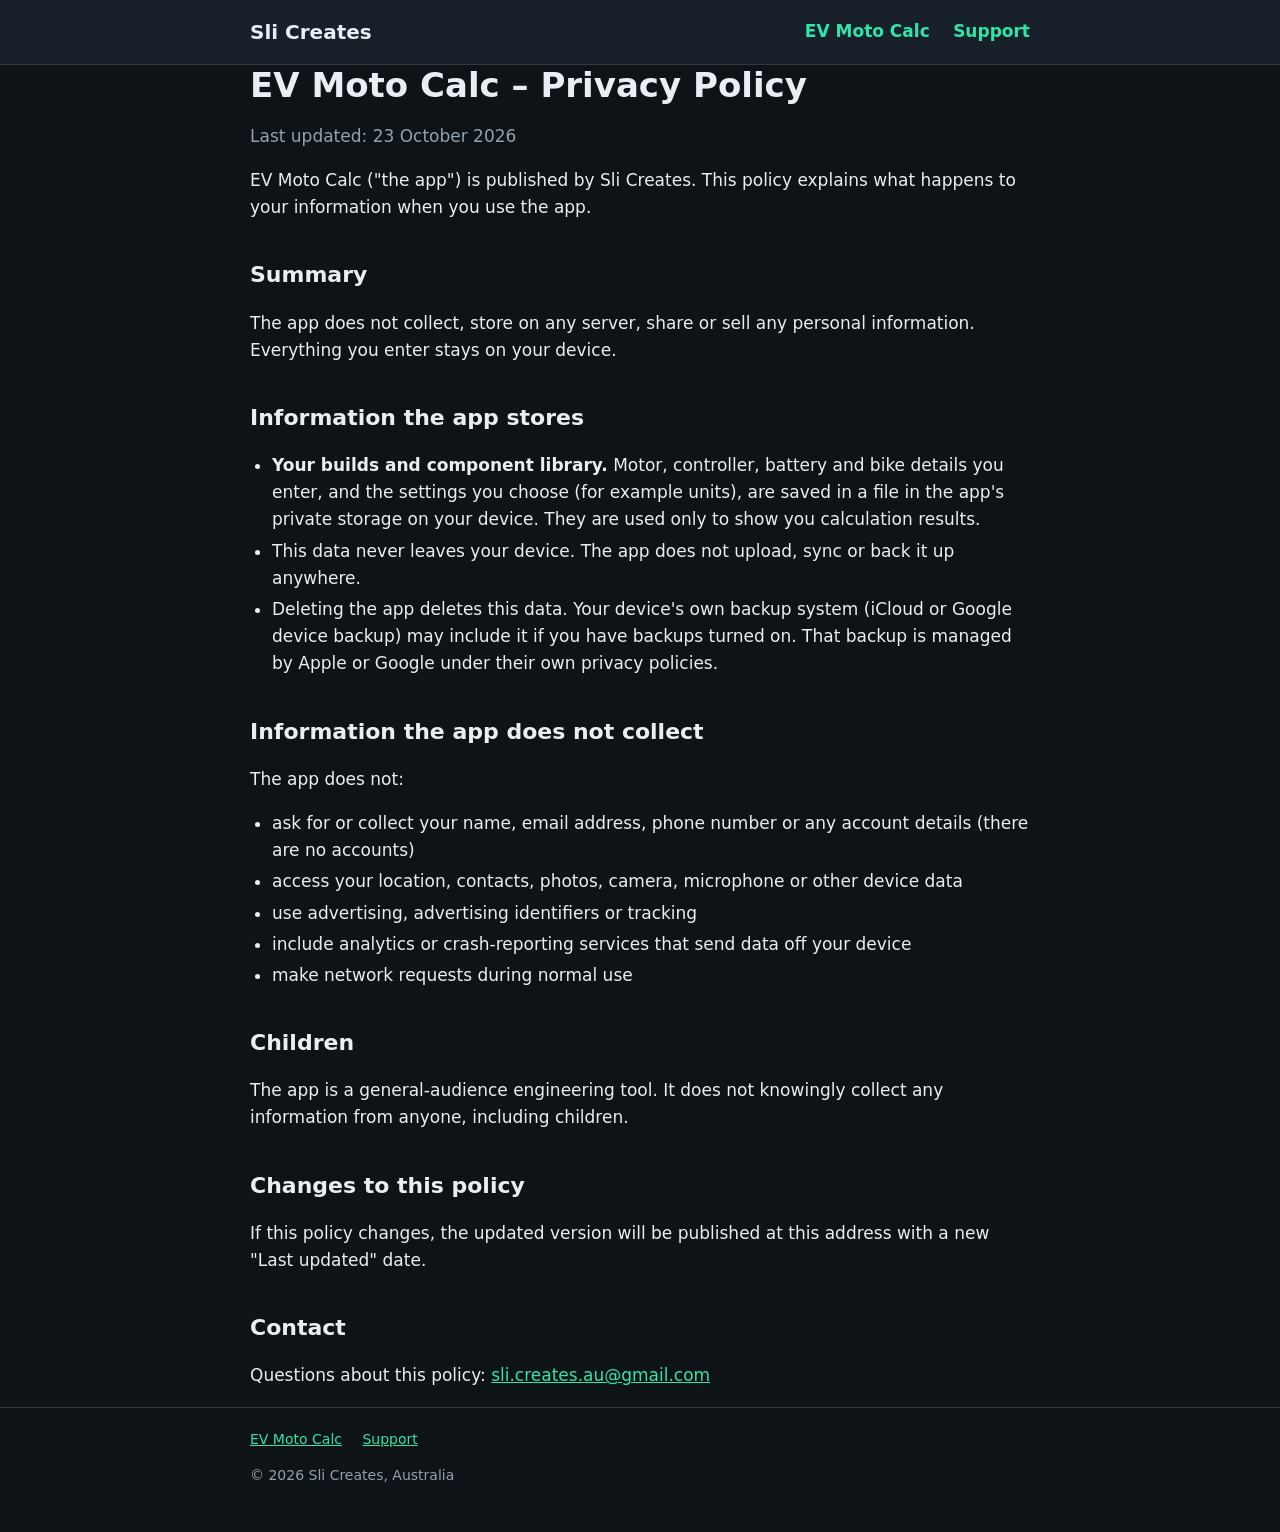
==== ev-moto-calc/privacy.html @ a4f42d57 "Add files via upload" ====
<!DOCTYPE html>
<html lang="en-AU">
<head>
  <meta charset="utf-8">
  <meta name="viewport" content="width=device-width, initial-scale=1">
  <title>EV Moto Calc Privacy Policy – Sli Creates</title>
  <meta name="description" content="Privacy policy for the EV Moto Calc app by Sli Creates.">
  <link rel="icon" type="image/png" href="../assets/icon-512.png">
  <link rel="stylesheet" href="../assets/style.css">
</head>
<body>
  <header class="site">
    <div class="wrap">
      <a class="brand" href="../">Sli Creates</a>
      <nav>
        <a href="./">EV Moto Calc</a>
        <a href="../support.html">Support</a>
      </nav>
    </div>
  </header>

  <main class="wrap">
    <h1>EV Moto Calc – Privacy Policy</h1>
    <p class="muted">Last updated: 23 October 2026</p>

    <p>EV Moto Calc ("the app") is published by Sli Creates. This policy explains what happens to your information when you use the app.</p>

    <h2>Summary</h2>
    <p>The app does not collect, store on any server, share or sell any personal information. Everything you enter stays on your device.</p>

    <h2>Information the app stores</h2>
    <ul>
      <li><strong>Your builds and component library.</strong> Motor, controller, battery and bike details you enter, and the settings you choose (for example units), are saved in a file in the app's private storage on your device. They are used only to show you calculation results.</li>
      <li>This data never leaves your device. The app does not upload, sync or back it up anywhere.</li>
      <li>Deleting the app deletes this data. Your device's own backup system (iCloud or Google device backup) may include it if you have backups turned on. That backup is managed by Apple or Google under their own privacy policies.</li>
    </ul>

    <h2>Information the app does not collect</h2>
    <p>The app does not:</p>
    <ul>
      <li>ask for or collect your name, email address, phone number or any account details (there are no accounts)</li>
      <li>access your location, contacts, photos, camera, microphone or other device data</li>
      <li>use advertising, advertising identifiers or tracking</li>
      <li>include analytics or crash-reporting services that send data off your device</li>
      <li>make network requests during normal use</li>
    </ul>

    <h2>Children</h2>
    <p>The app is a general-audience engineering tool. It does not knowingly collect any information from anyone, including children.</p>

    <h2>Changes to this policy</h2>
    <p>If this policy changes, the updated version will be published at this address with a new "Last updated" date.</p>

    <h2>Contact</h2>
    <p>Questions about this policy: <a href="mailto:sli.creates.au@gmail.com?subject=EV%20Moto%20Calc%20privacy">sli.creates.au@gmail.com</a></p>
  </main>

  <footer class="site">
    <div class="wrap">
      <a href="./">EV Moto Calc</a>
      <a href="../support.html">Support</a>
      <p>&copy; 2026 Sli Creates, Australia</p>
    </div>
  </footer>
</body>
</html>
---- assets/style.css ----
:root {
  --bg: #0e1318;
  --surface: #182029;
  --border: #2f3b48;
  --text: #e8eef3;
  --muted: #93a1ae;
  --accent: #2ee6a6;
  --accent-dark: #0e3b2e;
}

* { box-sizing: border-box; }

html, body {
  margin: 0;
  background: var(--bg);
  color: var(--text);
  font-family: system-ui, -apple-system, "Segoe UI", Roboto, Helvetica, Arial, sans-serif;
  line-height: 1.6;
  font-size: 17px;
}

a { color: var(--accent); }
a:hover { text-decoration: none; }

.wrap {
  max-width: 820px;
  margin: 0 auto;
  padding: 0 20px;
}

header.site {
  border-bottom: 1px solid var(--border);
  background: var(--surface);
}

header.site .wrap {
  display: flex;
  align-items: center;
  justify-content: space-between;
  min-height: 64px;
  gap: 16px;
  flex-wrap: wrap;
}

header.site .brand {
  color: var(--text);
  font-weight: 700;
  font-size: 20px;
  text-decoration: none;
}

header.site nav a {
  margin-left: 18px;
  font-weight: 600;
  text-decoration: none;
}

header.site nav a:first-child { margin-left: 0; }

main { padding: 36px 0 56px; }

h1 { font-size: 34px; line-height: 1.2; margin: 0 0 12px; }
h2 { font-size: 22px; margin: 36px 0 8px; }
h3 { font-size: 18px; margin: 24px 0 6px; }

.lead { color: var(--muted); font-size: 19px; margin-top: 0; }
.muted { color: var(--muted); }

.card {
  display: flex;
  gap: 20px;
  align-items: center;
  background: var(--surface);
  border: 1px solid var(--border);
  border-radius: 14px;
  padding: 18px;
  margin: 18px 0;
  color: var(--text);
  text-decoration: none;
}

.card:hover { border-color: var(--accent); }
.card img { width: 88px; height: 88px; border-radius: 20px; flex: none; }
.card h3 { margin: 0 0 4px; }
.card p { margin: 0; color: var(--muted); }

.app-hero {
  display: flex;
  gap: 24px;
  align-items: center;
  flex-wrap: wrap;
}

.app-hero img { width: 120px; height: 120px; border-radius: 26px; }

.badge {
  display: inline-block;
  background: var(--accent-dark);
  color: var(--accent);
  border-radius: 6px;
  padding: 2px 8px;
  font-size: 13px;
  font-weight: 600;
}

.shots {
  display: flex;
  gap: 14px;
  overflow-x: auto;
  padding-bottom: 8px;
}

.shots img {
  height: 420px;
  border-radius: 14px;
  border: 1px solid var(--border);
  flex: none;
}

ul { padding-left: 22px; }
li { margin: 4px 0; }

.notice {
  background: var(--surface);
  border-left: 4px solid var(--accent);
  border-radius: 8px;
  padding: 12px 16px;
  margin: 20px 0;
}

footer.site {
  border-top: 1px solid var(--border);
  color: var(--muted);
  font-size: 14px;
  padding: 20px 0 32px;
}

footer.site a { margin-right: 16px; }

@media (max-width: 560px) {
  h1 { font-size: 28px; }
  .shots img { height: 320px; }
  header.site nav a { margin-left: 12px; }
}
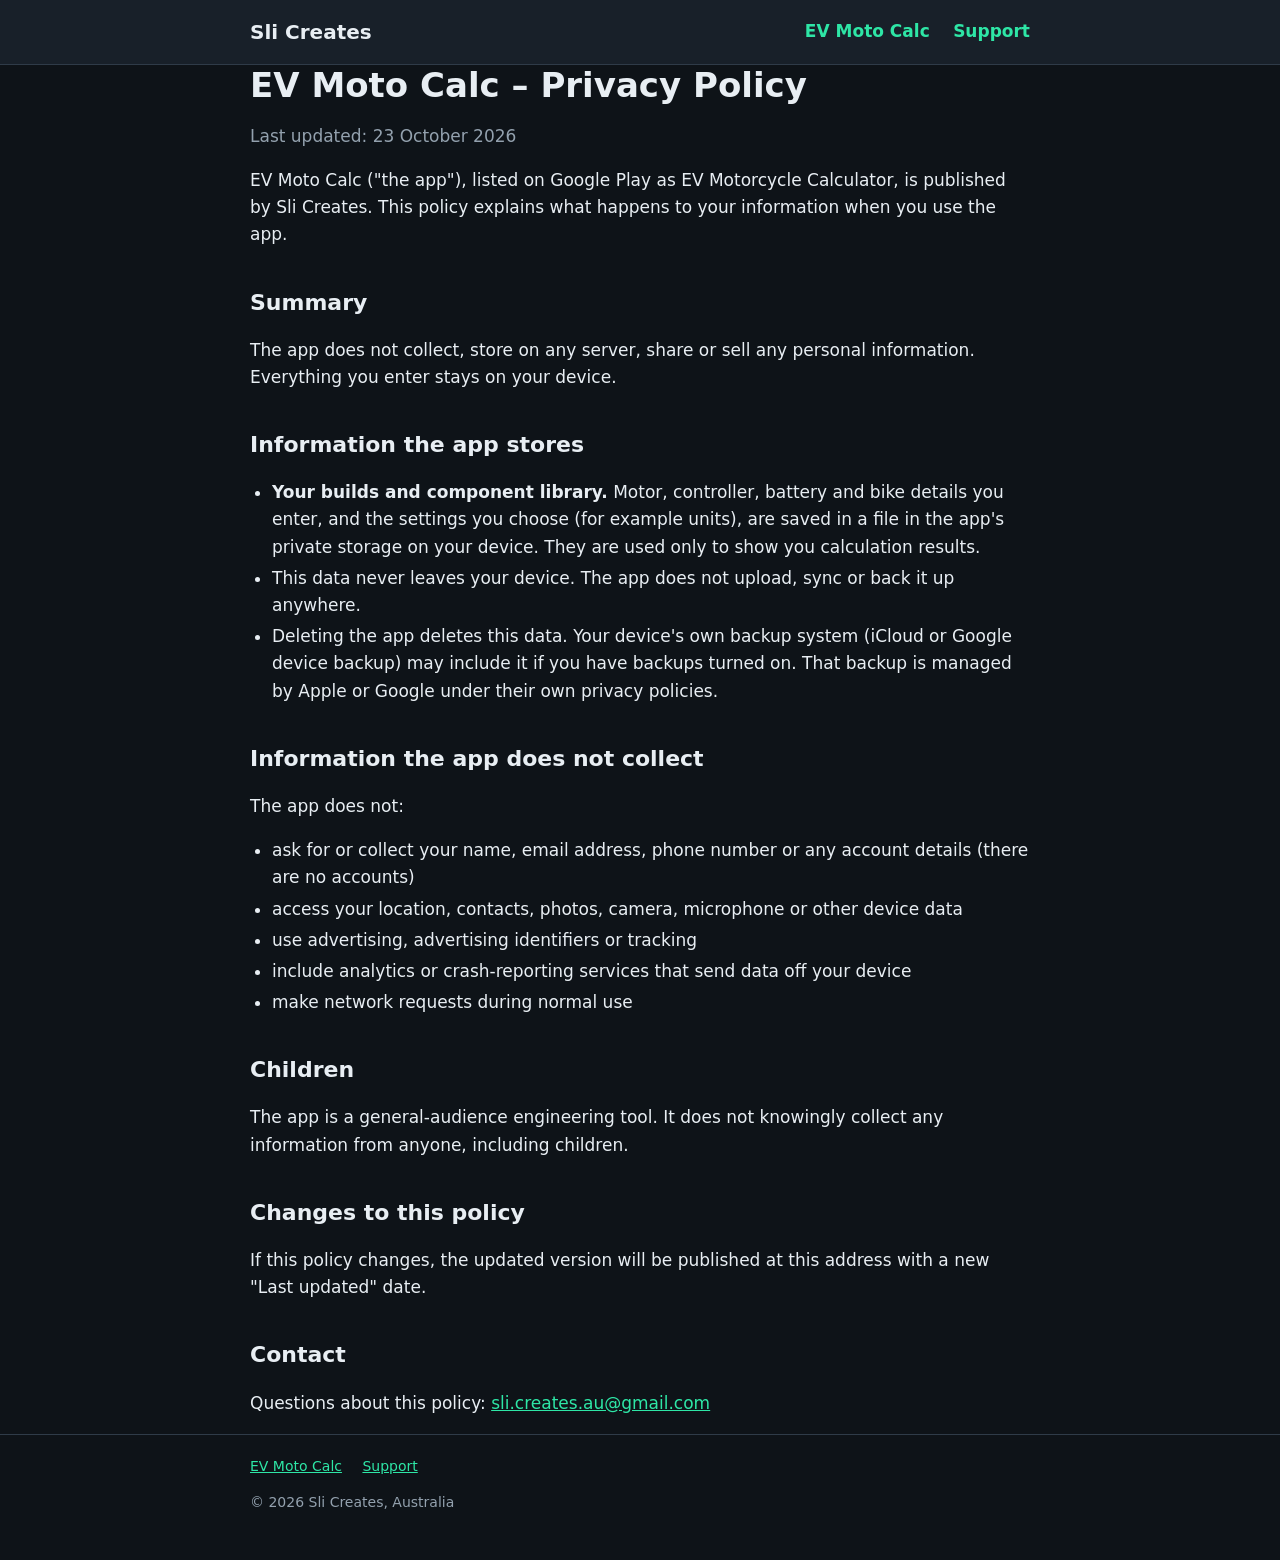
==== commit 99dbe736: "Add files via upload" ====
--- a/ev-moto-calc/privacy.html
+++ b/ev-moto-calc/privacy.html
@@ -1,66 +1,66 @@
-<!DOCTYPE html>
-<html lang="en-AU">
-<head>
-  <meta charset="utf-8">
-  <meta name="viewport" content="width=device-width, initial-scale=1">
-  <title>EV Moto Calc Privacy Policy – Sli Creates</title>
-  <meta name="description" content="Privacy policy for the EV Moto Calc app by Sli Creates.">
-  <link rel="icon" type="image/png" href="../assets/icon-512.png">
-  <link rel="stylesheet" href="../assets/style.css">
-</head>
-<body>
-  <header class="site">
-    <div class="wrap">
-      <a class="brand" href="../">Sli Creates</a>
-      <nav>
-        <a href="./">EV Moto Calc</a>
-        <a href="../support.html">Support</a>
-      </nav>
-    </div>
-  </header>
-
-  <main class="wrap">
-    <h1>EV Moto Calc – Privacy Policy</h1>
-    <p class="muted">Last updated: 23 October 2026</p>
-
-    <p>EV Moto Calc ("the app") is published by Sli Creates. This policy explains what happens to your information when you use the app.</p>
-
-    <h2>Summary</h2>
-    <p>The app does not collect, store on any server, share or sell any personal information. Everything you enter stays on your device.</p>
-
-    <h2>Information the app stores</h2>
-    <ul>
-      <li><strong>Your builds and component library.</strong> Motor, controller, battery and bike details you enter, and the settings you choose (for example units), are saved in a file in the app's private storage on your device. They are used only to show you calculation results.</li>
-      <li>This data never leaves your device. The app does not upload, sync or back it up anywhere.</li>
-      <li>Deleting the app deletes this data. Your device's own backup system (iCloud or Google device backup) may include it if you have backups turned on. That backup is managed by Apple or Google under their own privacy policies.</li>
-    </ul>
-
-    <h2>Information the app does not collect</h2>
-    <p>The app does not:</p>
-    <ul>
-      <li>ask for or collect your name, email address, phone number or any account details (there are no accounts)</li>
-      <li>access your location, contacts, photos, camera, microphone or other device data</li>
-      <li>use advertising, advertising identifiers or tracking</li>
-      <li>include analytics or crash-reporting services that send data off your device</li>
-      <li>make network requests during normal use</li>
-    </ul>
-
-    <h2>Children</h2>
-    <p>The app is a general-audience engineering tool. It does not knowingly collect any information from anyone, including children.</p>
-
-    <h2>Changes to this policy</h2>
-    <p>If this policy changes, the updated version will be published at this address with a new "Last updated" date.</p>
-
-    <h2>Contact</h2>
-    <p>Questions about this policy: <a href="mailto:sli.creates.au@gmail.com?subject=EV%20Moto%20Calc%20privacy">sli.creates.au@gmail.com</a></p>
-  </main>
-
-  <footer class="site">
-    <div class="wrap">
-      <a href="./">EV Moto Calc</a>
-      <a href="../support.html">Support</a>
-      <p>&copy; 2026 Sli Creates, Australia</p>
-    </div>
-  </footer>
-</body>
-</html>
+<!DOCTYPE html>
+<html lang="en-AU">
+<head>
+  <meta charset="utf-8">
+  <meta name="viewport" content="width=device-width, initial-scale=1">
+  <title>EV Moto Calc (EV Motorcycle Calculator) Privacy Policy – Sli Creates</title>
+  <meta name="description" content="Privacy policy for the EV Moto Calc app by Sli Creates.">
+  <link rel="icon" type="image/png" href="../assets/icon-512.png">
+  <link rel="stylesheet" href="../assets/style.css">
+</head>
+<body>
+  <header class="site">
+    <div class="wrap">
+      <a class="brand" href="../">Sli Creates</a>
+      <nav>
+        <a href="./">EV Moto Calc</a>
+        <a href="../support.html">Support</a>
+      </nav>
+    </div>
+  </header>
+
+  <main class="wrap">
+    <h1>EV Moto Calc – Privacy Policy</h1>
+    <p class="muted">Last updated: 23 October 2026</p>
+
+    <p>EV Moto Calc ("the app"), listed on Google Play as EV Motorcycle Calculator, is published by Sli Creates. This policy explains what happens to your information when you use the app.</p>
+
+    <h2>Summary</h2>
+    <p>The app does not collect, store on any server, share or sell any personal information. Everything you enter stays on your device.</p>
+
+    <h2>Information the app stores</h2>
+    <ul>
+      <li><strong>Your builds and component library.</strong> Motor, controller, battery and bike details you enter, and the settings you choose (for example units), are saved in a file in the app's private storage on your device. They are used only to show you calculation results.</li>
+      <li>This data never leaves your device. The app does not upload, sync or back it up anywhere.</li>
+      <li>Deleting the app deletes this data. Your device's own backup system (iCloud or Google device backup) may include it if you have backups turned on. That backup is managed by Apple or Google under their own privacy policies.</li>
+    </ul>
+
+    <h2>Information the app does not collect</h2>
+    <p>The app does not:</p>
+    <ul>
+      <li>ask for or collect your name, email address, phone number or any account details (there are no accounts)</li>
+      <li>access your location, contacts, photos, camera, microphone or other device data</li>
+      <li>use advertising, advertising identifiers or tracking</li>
+      <li>include analytics or crash-reporting services that send data off your device</li>
+      <li>make network requests during normal use</li>
+    </ul>
+
+    <h2>Children</h2>
+    <p>The app is a general-audience engineering tool. It does not knowingly collect any information from anyone, including children.</p>
+
+    <h2>Changes to this policy</h2>
+    <p>If this policy changes, the updated version will be published at this address with a new "Last updated" date.</p>
+
+    <h2>Contact</h2>
+    <p>Questions about this policy: <a href="mailto:sli.creates.au@gmail.com?subject=EV%20Moto%20Calc%20privacy">sli.creates.au@gmail.com</a></p>
+  </main>
+
+  <footer class="site">
+    <div class="wrap">
+      <a href="./">EV Moto Calc</a>
+      <a href="../support.html">Support</a>
+      <p>&copy; 2026 Sli Creates, Australia</p>
+    </div>
+  </footer>
+</body>
+</html>
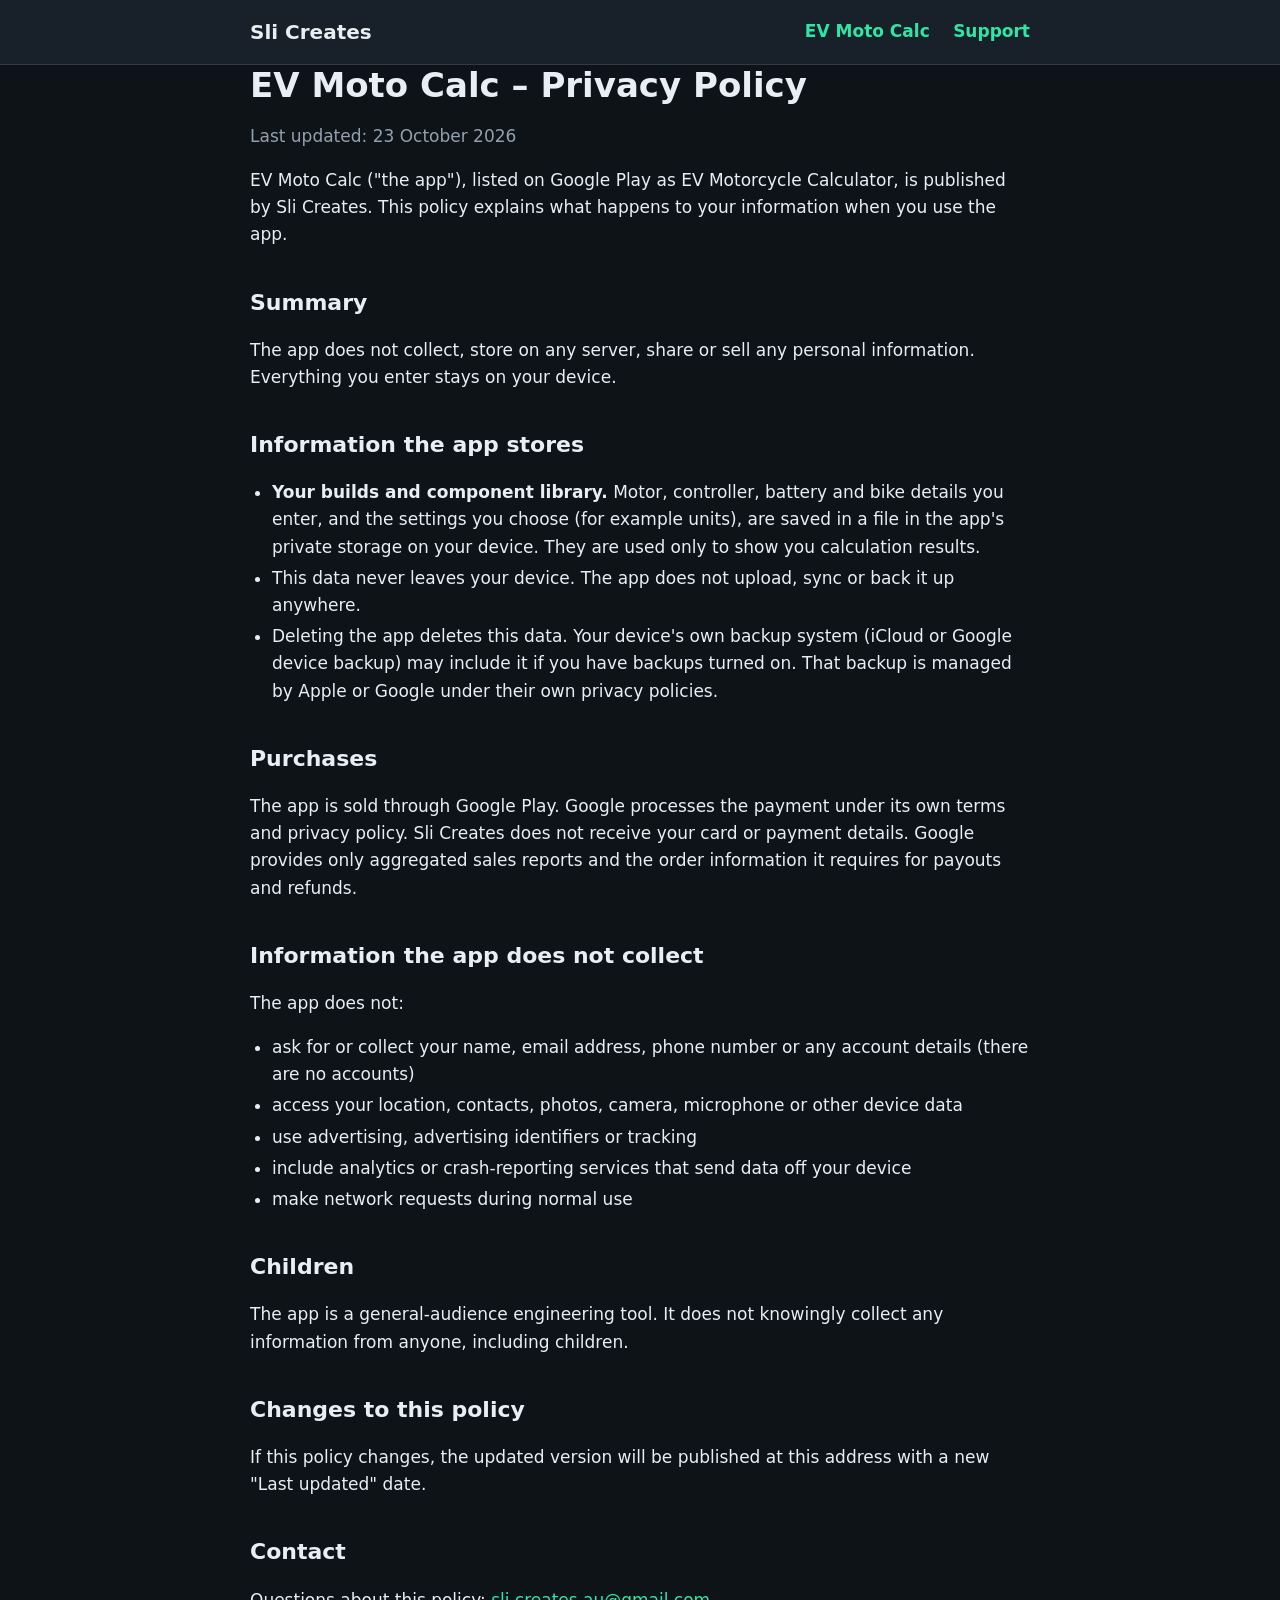
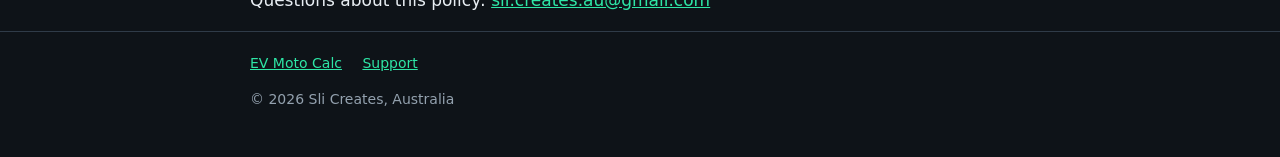
==== commit d19d7a52: "Add files via upload" ====
--- a/ev-moto-calc/privacy.html
+++ b/ev-moto-calc/privacy.html
@@ -35,6 +35,9 @@
       <li>Deleting the app deletes this data. Your device's own backup system (iCloud or Google device backup) may include it if you have backups turned on. That backup is managed by Apple or Google under their own privacy policies.</li>
     </ul>
 
+    <h2>Purchases</h2>
+    <p>The app is sold through Google Play. Google processes the payment under its own terms and privacy policy. Sli Creates does not receive your card or payment details. Google provides only aggregated sales reports and the order information it requires for payouts and refunds.</p>
+
     <h2>Information the app does not collect</h2>
     <p>The app does not:</p>
     <ul>
